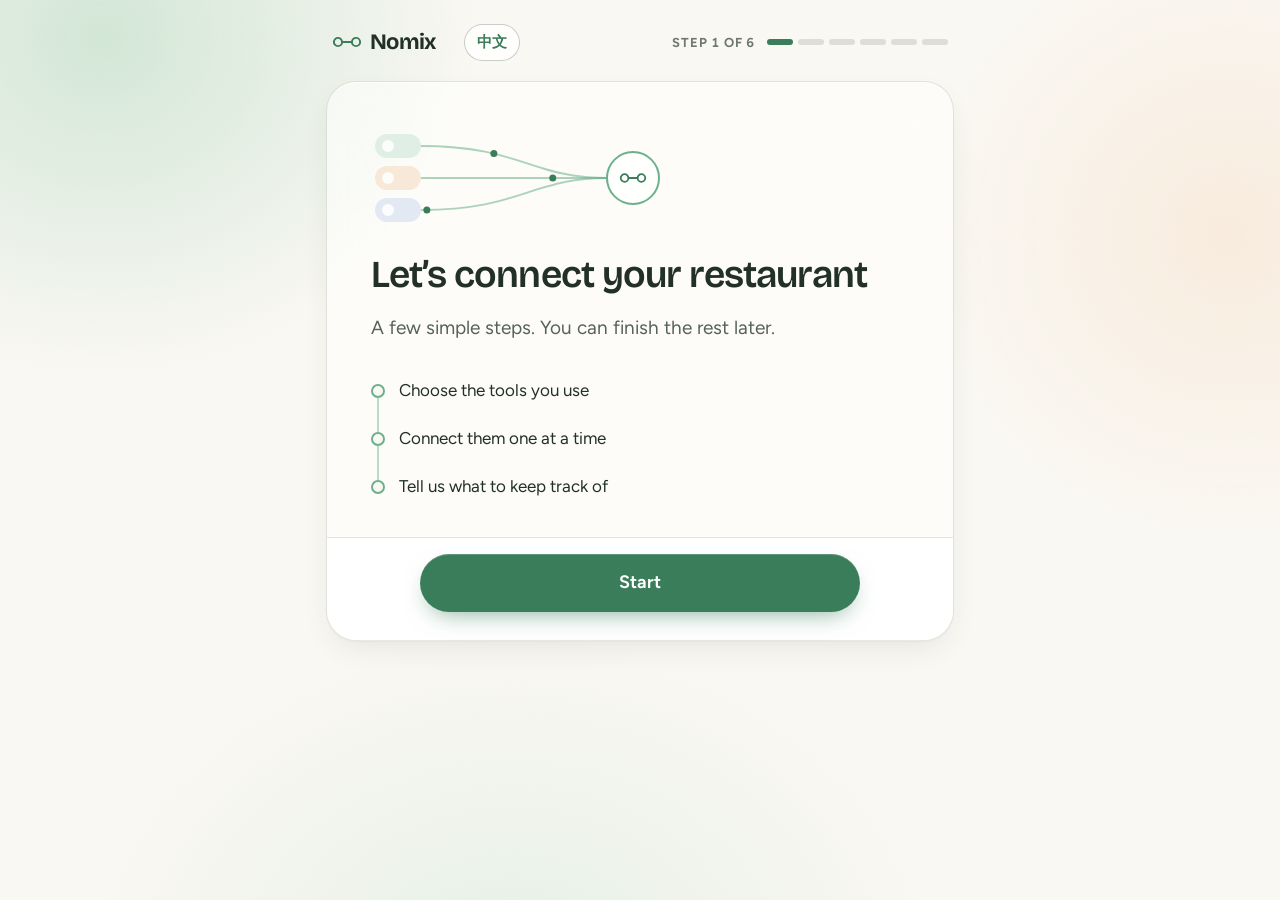
==== index.html @ f24ca578 "Publish Nomix prototype (English and Chinese) Co-Authored-By: Claude Opus 5.5 <noreply@anthropic.com" ====
<!doctype html>
<html lang="en">
<head>
<meta charset="utf-8">
<meta name="viewport" content="width=device-width, initial-scale=1, viewport-fit=cover">
<title>Nomix</title>
<meta name="description" content="Connect your restaurant's tools. Nomix keeps the information organized.">
<meta name="theme-color" content="#FAF8F3">
<link rel="preconnect" href="https://fonts.googleapis.com">
<link rel="preconnect" href="https://fonts.gstatic.com" crossorigin>
<link rel="stylesheet" href="https://fonts.googleapis.com/css2?family=Bricolage+Grotesque:opsz,wght@12..96,500..700&family=Figtree:wght@400..700&display=swap">
<link rel="stylesheet" href="base.css">
<link rel="stylesheet" href="screens.css">
<style>
  :root { padding: env(safe-area-inset-top, 0px) 0 env(safe-area-inset-bottom, 0px); color-scheme: light; }
  [hidden] { display: none !important; }
</style>
</head>
<body>
<div class="field" aria-hidden="true"></div>
<div id="app"></div>
<div id="sheet-root"></div>
<div id="toast" class="toast" role="status" aria-live="polite"></div>

<script src="data.js"></script>
<script src="map.js"></script>
<script src="core.js"></script>
<script src="setup.js"></script>
<script src="home.js"></script>
<script src="flow.js"></script>
</body>
</html>
---- base.css ----
/* Nomix: light, calm, frosted. */
/* Layout: one frosted card at a time on a warm white field; home is one column of expanding cards joined by thin straps. */
:root {
  --bg: #FAF8F3;
  --bloom-a: rgba(178, 216, 190, .55);
  --bloom-b: rgba(246, 218, 192, .42);
  --bloom-c: rgba(200, 228, 210, .40);
  --glass: rgba(255, 255, 255, .56);
  --glass-hi: rgba(255, 255, 255, .84);
  --glass-edge: rgba(255, 255, 255, .95);
  --bar: rgba(255, 255, 255, .80);
  --scrim: rgba(236, 234, 226, .55);
  --line: rgba(110, 122, 112, .20);
  --line-2: rgba(96, 108, 98, .34);
  --ink: #233029;
  --ink-2: #56625A;
  --ink-3: #6E7871;
  --green: #6CB08B;
  --green-ink: #3A7D5A;
  --green-ink-hover: #326F4F;
  --green-wash: rgba(108, 176, 139, .14);
  --green-ring: rgba(108, 176, 139, .40);
  --amber: #D69A4E;
  --amber-ink: #8A5A1C;
  --amber-wash: rgba(214, 154, 78, .15);
  --idle: #B6BDB8;
  --on-accent: #FFFFFF;
  --muted-fill: #DCE3DE;
  --muted-ink: #5E6962;
  --g-pos-bg: #E0EFE5;    --g-pos-ink: #35734F;
  --g-orders-bg: #F7E8D7; --g-orders-ink: #8E5A22;
  --g-team-bg: #E3E9F2;   --g-team-ink: #455B7D;
  --g-place-bg: #EBE5F2;  --g-place-ink: #624F86;
  --g-custom-bg: #ECEEE9; --g-custom-ink: #4F5B53;
  --shadow: 0 1px 1px rgba(35, 48, 41, .03), 0 12px 32px -10px rgba(35, 48, 41, .12);
  --shadow-lift: 0 2px 4px rgba(35, 48, 41, .04), 0 22px 48px -14px rgba(35, 48, 41, .20);
  --r-xl: 30px; --r-lg: 22px; --r-md: 18px; --r-sm: 12px;
  --f-display: "Bricolage Grotesque", "Figtree", system-ui, "PingFang SC", "Microsoft YaHei", sans-serif;
  --f-body: "Figtree", system-ui, -apple-system, "Segoe UI", "PingFang SC", "Hiragino Sans GB", "Microsoft YaHei", "Noto Sans SC", sans-serif;
  --t-hero: clamp(2.125rem, 1.5rem + 2.4vw, 2.875rem);
  --t-h1: clamp(1.875rem, 1.4rem + 1.7vw, 2.375rem);
  --t-h2: 1.375rem;
  --t-lead: 1.1875rem;
  --t-body: 1.125rem;
  --t-small: .9375rem;
  --t-tiny: .8125rem;
  color-scheme: light;
}

*, *::before, *::after { box-sizing: border-box; }
html { -webkit-text-size-adjust: 100%; }
body {
  margin: 0;
  background: var(--bg);
  color: var(--ink);
  font: 400 var(--t-body)/1.5 var(--f-body);
  -webkit-font-smoothing: antialiased;
}
body.locked { overflow: hidden; }
button, input, textarea { font: inherit; color: inherit; }
button { -webkit-tap-highlight-color: transparent; }

.field {
  position: fixed; inset: 0; z-index: 0; pointer-events: none;
  background:
    radial-gradient(42vmax 38vmax at 8% 4%, var(--bloom-a), transparent 70%),
    radial-gradient(34vmax 34vmax at 96% 26%, var(--bloom-b), transparent 70%),
    radial-gradient(46vmax 36vmax at 40% 108%, var(--bloom-c), transparent 72%);
}
#app { position: relative; z-index: 1; }

.vh {
  position: absolute !important; width: 1px; height: 1px; margin: -1px; padding: 0;
  overflow: hidden; clip: rect(0 0 0 0); white-space: nowrap; border: 0;
}

/* Frosted surface */
.glass {
  background: var(--glass);
  -webkit-backdrop-filter: blur(24px) saturate(150%);
  backdrop-filter: blur(24px) saturate(150%);
  border: 1px solid var(--line);
  box-shadow: var(--shadow), inset 0 1px 0 var(--glass-edge);
}
@supports not ((backdrop-filter: blur(1px)) or (-webkit-backdrop-filter: blur(1px))) {
  .glass { background: var(--glass-hi); }
}

/* Brand */
.brand { display: inline-flex; align-items: center; gap: 8px; color: var(--green-ink); }
.brand svg { width: 30px; height: 18px; }
.brand .word { font: 700 1.375rem/1 var(--f-display); letter-spacing: -.03em; color: var(--ink); }

/* Type */
.title {
  margin: 0;
  font: 600 var(--t-h1)/1.12 var(--f-display);
  letter-spacing: -.025em;
  text-wrap: balance;
  outline: none;
}
.lead { margin: 0; font-size: var(--t-lead); color: var(--ink-2); max-width: 46ch; text-wrap: pretty; }
.head { display: grid; gap: 10px; }
.head.center { justify-items: center; text-align: center; }
.lbl { font-size: var(--t-small); font-weight: 600; color: var(--ink-2); }
.opt { font-weight: 500; color: var(--ink-3); margin-left: 4px; }
.meta { margin: 0; font-size: var(--t-small); color: var(--ink-2); }

/* Buttons */
.btn-main {
  appearance: none; border: 0; cursor: pointer;
  display: inline-flex; align-items: center; justify-content: center; gap: 10px;
  width: 100%; min-height: 58px; padding: 0 28px; border-radius: 999px;
  background: var(--green-ink); color: var(--on-accent);
  font-weight: 650; font-size: 1.125rem; letter-spacing: .005em;
  box-shadow: 0 10px 24px -10px rgba(58, 125, 90, .65), inset 0 1px 0 rgba(255, 255, 255, .18);
  transition: background .2s, transform .12s, box-shadow .2s;
}
.btn-main:hover { background: var(--green-ink-hover); }
.btn-main:active { transform: scale(.985); }
.btn-main:disabled {
  cursor: default; background: var(--muted-fill); color: var(--muted-ink);
  box-shadow: none; transform: none;
}
.spin {
  width: 18px; height: 18px; border-radius: 50%;
  border: 2.5px solid currentColor; border-right-color: transparent;
  animation: rot .8s linear infinite;
}
@keyframes rot { to { transform: rotate(360deg); } }

.btn-soft {
  appearance: none; cursor: pointer;
  display: inline-flex; align-items: center; justify-content: center; gap: 8px;
  min-height: 48px; padding: 0 20px; border-radius: 999px;
  border: 1.5px solid var(--green); background: var(--glass-hi); color: var(--green-ink);
  font-weight: 650; font-size: 1rem; white-space: nowrap;
  transition: background .2s, border-color .2s, color .2s;
}
.btn-soft:hover { background: var(--green-wash); }
.btn-soft:disabled { cursor: default; border-color: var(--line-2); color: var(--ink-3); background: transparent; }
.btn-soft svg { width: 18px; height: 18px; }

.btn-quiet {
  appearance: none; cursor: pointer; border: 0; background: transparent;
  min-height: 48px; padding: 0 18px; border-radius: 999px;
  color: var(--ink-2); font-weight: 600; font-size: 1rem;
}
.btn-quiet:hover { background: var(--green-wash); color: var(--ink); }

.link-quiet {
  appearance: none; cursor: pointer; border: 0; background: none;
  justify-self: start; min-height: 44px; padding: 10px 2px;
  color: var(--ink-2); font-size: var(--t-small); font-weight: 600;
  text-decoration: underline; text-decoration-color: var(--line-2); text-underline-offset: 4px;
}
.link-quiet:hover { color: var(--green-ink); text-decoration-color: currentColor; }

.x {
  flex: none; appearance: none; cursor: pointer;
  width: 44px; height: 44px; border-radius: 50%; border: 0;
  background: transparent; color: var(--ink-3);
  display: grid; place-items: center;
}
.x:hover { background: var(--green-wash); color: var(--ink); }
.x svg { width: 18px; height: 18px; }

:focus-visible { outline: 3px solid var(--green-ring); outline-offset: 3px; }

/* Inputs */
.text-input {
  width: 100%; min-height: 52px; padding: 0 18px; border-radius: 14px;
  border: 1.5px solid var(--line-2); background: var(--glass-hi);
  font-size: 1.0625rem; color: var(--ink); outline: none;
  transition: border-color .2s, box-shadow .2s;
}
.text-input::placeholder, .bigtext::placeholder, .search input::placeholder, .note textarea::placeholder { color: var(--ink-3); }
.text-input:focus, .bigtext:focus, .search input:focus, .note textarea:focus {
  border-color: var(--green); box-shadow: 0 0 0 4px var(--green-wash);
}

.chips { display: flex; flex-wrap: wrap; gap: 8px; }
.chip {
  appearance: none; cursor: pointer;
  display: inline-flex; align-items: center; gap: 6px;
  min-height: 44px; padding: 0 16px; border-radius: 999px;
  border: 1.5px solid var(--line-2); background: var(--glass-hi); color: var(--ink);
  font-weight: 600; font-size: 1rem; text-align: left;
  transition: border-color .2s, background .2s, color .2s;
}
.chip:hover { border-color: var(--green); }
.chip[aria-pressed="true"] { border-color: var(--green); background: var(--green-wash); color: var(--green-ink); }
.chip svg { width: 16px; height: 16px; color: var(--green-ink); flex: none; }
.row { display: flex; flex-wrap: wrap; align-items: center; gap: 8px; }

/* Setup frame */
.setup {
  position: relative; max-width: 660px; margin: 0 auto;
  padding-inline: 16px; padding-block: 20px 48px;
  display: flex; flex-direction: column; gap: 16px;
}
.setup.is-wide { max-width: 980px; }
.topbar { display: flex; align-items: center; justify-content: space-between; gap: 16px; padding: 4px 6px; }
.progress { display: flex; align-items: center; gap: 12px; }
.step-label {
  font-size: var(--t-tiny); font-weight: 700; color: var(--ink-3);
  letter-spacing: .06em; text-transform: uppercase; font-variant-numeric: tabular-nums;
}
.straps { display: flex; gap: 5px; }
.straps span { width: 26px; height: 6px; border-radius: 99px; background: var(--line); transition: background .4s; }
.straps .done { background: var(--green); }
.straps .now { background: var(--green-ink); }

.setup-card {
  --pad: clamp(24px, 3.5vw, 44px);
  border-radius: var(--r-xl);
  padding: var(--pad) var(--pad) 0;
  display: flex; flex-direction: column; gap: 26px;
}
.back {
  align-self: flex-start; appearance: none; border: 0; background: none; cursor: pointer;
  display: inline-flex; align-items: center; gap: 6px;
  min-height: 40px; padding: 8px 12px 8px 6px; margin: -10px 0 -14px -8px; border-radius: 999px;
  color: var(--ink-2); font-weight: 600; font-size: var(--t-small);
}
.back:hover { background: var(--green-wash); color: var(--ink); }
.back svg { width: 18px; height: 18px; }

/* The one main button lives here, pinned to the bottom of the card while the page scrolls. */
.actions {
  position: sticky; bottom: 0; z-index: 5;
  display: flex; flex-direction: column; align-items: center; gap: 4px;
  margin: auto calc(-1 * var(--pad)) 0;
  padding: 16px var(--pad) calc(var(--pad) * .65 + env(safe-area-inset-bottom, 0px));
  background: var(--bar);
  -webkit-backdrop-filter: blur(18px); backdrop-filter: blur(18px);
  border-top: 1px solid var(--line);
  border-radius: 0 0 var(--r-xl) var(--r-xl);
}
.actions .btn-main { max-width: 440px; }

/* Toast */
.toast {
  position: fixed; left: 50%; bottom: calc(24px + env(safe-area-inset-bottom, 0px)); z-index: 80;
  translate: -50% 12px;
  display: flex; align-items: center; gap: 10px;
  max-width: calc(100% - 32px); padding: 12px 18px; border-radius: 999px;
  background: var(--glass-hi); border: 1px solid var(--line); box-shadow: var(--shadow-lift);
  -webkit-backdrop-filter: blur(16px); backdrop-filter: blur(16px);
  font-weight: 600; font-size: 1rem;
  opacity: 0; pointer-events: none; transition: opacity .25s, translate .25s;
}
.toast.show { opacity: 1; translate: -50% 0; }
.toast svg { width: 18px; height: 18px; color: var(--green-ink); flex: none; }

@keyframes arrive { from { opacity: 0; transform: translateY(6px); } }

@media (max-width: 640px) {
  .setup {
    padding-block: 10px 0; gap: 10px;
    min-height: calc(100dvh - env(safe-area-inset-top, 0px) - env(safe-area-inset-bottom, 0px));
  }
  .setup-card { --pad: 20px; flex: 1; gap: 22px; border-radius: 26px 26px 0 0; border-bottom: 0; }
  .actions { border-radius: 0; padding-bottom: calc(14px + env(safe-area-inset-bottom, 0px)); }
  .actions .btn-main { max-width: none; }
  .straps span { width: 18px; }
  .toast { bottom: calc(100px + env(safe-area-inset-bottom, 0px)); }
}

@media (prefers-reduced-motion: reduce) {
  *, *::before, *::after {
    animation-duration: .01ms !important; animation-iteration-count: 1 !important;
    transition-duration: .01ms !important; scroll-behavior: auto !important;
  }
}
---- screens.css ----
/* Nomix screens: welcome, tools, connect, keep, ready, home, sheets. */

/* Welcome */
.welcome { display: grid; gap: 18px; }
.hero-knot { width: 100%; max-width: 300px; height: auto; margin-bottom: 6px; }
.hk-line { fill: none; stroke: var(--green); stroke-width: 2; stroke-linecap: round; opacity: .55; }
.hk-a { fill: var(--g-pos-bg); } .hk-b { fill: var(--g-orders-bg); } .hk-c { fill: var(--g-team-bg); }
.hk-pin { fill: var(--glass-hi); }
.hk-hub { fill: var(--glass-hi); stroke: var(--green); stroke-width: 2; }
.hk-knot { fill: none; stroke: var(--green-ink); stroke-width: 2.6; stroke-linecap: round; }
.hk-dot { fill: var(--green-ink); }
.how { list-style: none; margin: 6px 0 0; padding: 0; display: grid; }
.how li { position: relative; display: flex; align-items: center; gap: 14px; min-height: 48px; font-size: 1.0625rem; }
.how .node {
  position: relative; z-index: 1; flex: none; width: 14px; height: 14px; border-radius: 50%;
  border: 2.5px solid var(--green); background: var(--bg);
}
.how li:not(:last-child)::after {
  content: ""; position: absolute; left: 6px; top: calc(50% + 7px); height: 34px; width: 2px;
  background: var(--green); opacity: .45;
}

/* Tools */
.search { position: relative; display: block; }
.search svg {
  position: absolute; left: 18px; top: 50%; translate: 0 -50%;
  width: 20px; height: 20px; color: var(--ink-3); pointer-events: none;
}
.search input {
  width: 100%; min-height: 56px; padding: 0 20px 0 50px; border-radius: 999px;
  border: 1.5px solid var(--line-2); background: var(--glass-hi);
  font-size: 1.0625rem; color: var(--ink); outline: none;
  transition: border-color .2s, box-shadow .2s;
}
.groups { display: grid; gap: 28px; }
.grid { display: grid; grid-template-columns: repeat(auto-fill, minmax(196px, 1fr)); gap: 10px; }

.tool {
  position: relative; appearance: none; cursor: pointer;
  display: flex; align-items: center; gap: 12px;
  min-height: 78px; padding: 14px 40px 14px 14px; text-align: left;
  border-radius: var(--r-md); background: var(--glass-hi); border: 1.5px solid var(--line); color: var(--ink);
  transition: border-color .2s, background .2s, box-shadow .2s, transform .15s;
}
.tool:hover:not(:disabled) { border-color: var(--line-2); transform: translateY(-1px); box-shadow: var(--shadow); }
.tool[aria-pressed="true"] {
  border-color: var(--green);
  background: linear-gradient(var(--green-wash), var(--green-wash)), var(--glass-hi);
  box-shadow: 0 0 0 3px var(--green-wash);
}
.tool:disabled { cursor: default; }
.tool-text { display: grid; gap: 2px; min-width: 0; }
.tool .name { font-weight: 650; font-size: 1.0625rem; line-height: 1.25; overflow-wrap: anywhere; }
.tool .what { font-size: var(--t-small); color: var(--ink-2); line-height: 1.3; }
.tool .tick {
  position: absolute; top: 12px; right: 12px; width: 22px; height: 22px; border-radius: 50%;
  display: grid; place-items: center; background: var(--green-ink); color: var(--on-accent);
  opacity: 0; transform: scale(.5);
  transition: opacity .2s, transform .25s cubic-bezier(.3, 1.6, .5, 1);
}
.tool .tick svg { width: 13px; height: 13px; }
.tool[aria-pressed="true"] .tick { opacity: 1; transform: none; }
.tool.add { border-style: dashed; background: transparent; }
.tool.add .name { color: var(--green-ink); }

.mono {
  flex: none; width: 44px; height: 44px; border-radius: 14px;
  display: grid; place-items: center; font: 700 1.125rem/1 var(--f-display);
}
.mono svg { width: 20px; height: 20px; }
.g-pos { background: var(--g-pos-bg); color: var(--g-pos-ink); }
.g-orders { background: var(--g-orders-bg); color: var(--g-orders-ink); }
.g-team { background: var(--g-team-bg); color: var(--g-team-ink); }
.g-place { background: var(--g-place-bg); color: var(--g-place-ink); }
.g-custom { background: var(--g-custom-bg); color: var(--g-custom-ink); }
.g-add { background: var(--green-wash); color: var(--green-ink); }

.addform, .addpanel {
  display: grid; gap: 12px; padding: 18px; border-radius: var(--r-md);
  background: var(--glass-hi); border: 1.5px solid var(--green); box-shadow: 0 0 0 4px var(--green-wash);
  animation: arrive .3s ease both;
}
.addform { grid-column: 1 / -1; }
.nomatch {
  display: grid; gap: 12px; justify-items: start; padding: 20px;
  border-radius: var(--r-md); border: 1.5px dashed var(--line-2);
}
.nomatch p { margin: 0; color: var(--ink-2); }

/* Connect one tool at a time */
.queue { list-style: none; margin: 0; padding: 0; display: flex; flex-wrap: wrap; gap: 6px; }
.queue li {
  display: inline-flex; align-items: center; gap: 6px; padding: 3px 10px 3px 3px; border-radius: 999px;
  font-size: var(--t-tiny); font-weight: 600; color: var(--ink-3);
  background: rgba(255, 255, 255, .5); border: 1px solid var(--line);
}
.queue .mono { width: 22px; height: 22px; border-radius: 50%; font-size: .6875rem; }
.queue svg { width: 14px; height: 14px; }
.queue .q-now { color: var(--ink); border-color: var(--green); background: var(--glass-hi); }
.queue .q-ok { color: var(--green-ink); }
.queue .q-help { color: var(--amber-ink); border-color: var(--amber); border-style: dashed; }
.queue .q-later { border-style: dashed; }

.connect { display: grid; gap: 24px; }
.link-viz { display: flex; align-items: center; width: 100%; max-width: 340px; }
.lv-node {
  flex: none; width: 76px; height: 76px; border-radius: 24px; display: grid; place-items: center;
  background: var(--glass-hi); border: 1px solid var(--line); box-shadow: var(--shadow);
}
.lv-node .mono { width: 52px; height: 52px; border-radius: 16px; font-size: 1.5rem; }
.lv-nomix { border-radius: 50%; color: var(--green-ink); transition: box-shadow .4s; }
.lv-nomix svg { width: 38px; height: 24px; }
.lv-wire {
  position: relative; flex: 1; height: 4px; border-radius: 4px;
  background: repeating-linear-gradient(90deg, var(--line-2) 0 8px, transparent 8px 15px);
}
.is-waiting .lv-wire {
  background: repeating-linear-gradient(90deg, var(--green) 0 8px, transparent 8px 15px);
  animation: march .7s linear infinite;
}
@keyframes march { to { background-position: 15px 0; } }
.is-live .lv-wire { background: var(--green); }
.is-live .lv-wire span {
  position: absolute; top: -4px; left: 0; width: 12px; height: 12px; border-radius: 50%;
  background: var(--on-accent); border: 3px solid var(--green-ink);
  animation: travel 1.8s ease-in-out infinite;
}
@keyframes travel { 0% { left: 0; opacity: 0; } 20%, 80% { opacity: 1; } 100% { left: calc(100% - 12px); opacity: 0; } }
.is-live .lv-nomix { box-shadow: 0 0 0 8px var(--green-wash), var(--shadow); }
.is-help .lv-wire { background: repeating-linear-gradient(90deg, var(--amber) 0 8px, transparent 8px 15px); }

.locs { display: grid; gap: 10px; }
.loc {
  display: flex; align-items: center; gap: 14px; min-height: 64px; padding: 14px 18px;
  border-radius: var(--r-md); background: var(--glass-hi); border: 1.5px solid var(--line); cursor: pointer;
  transition: border-color .2s, background .2s;
}
.loc:has(input:checked) { border-color: var(--green); background: linear-gradient(var(--green-wash), var(--green-wash)), var(--glass-hi); }
.loc input { flex: none; width: 24px; height: 24px; margin: 0; accent-color: var(--green-ink); }
.loc .name { font-weight: 650; }
.loc .what { color: var(--ink-2); }
.note { display: grid; gap: 8px; }
.note textarea {
  width: 100%; min-height: 96px; padding: 14px 16px; border-radius: 16px;
  border: 1.5px solid var(--line-2); background: var(--glass-hi); font-size: 1.0625rem;
  resize: vertical; outline: none; transition: border-color .2s, box-shadow .2s;
}

/* What to keep track of */
.bigtext {
  width: 100%; min-height: 160px; padding: 20px 22px; border-radius: var(--r-lg);
  border: 1.5px solid var(--line-2); background: var(--glass-hi);
  font-size: 1.375rem; line-height: 1.45; font-weight: 500; color: var(--ink);
  resize: vertical; outline: none; transition: border-color .2s, box-shadow .2s;
}
.examples { display: grid; gap: 10px; }


.adder {
  appearance: none; cursor: pointer;
  display: flex; align-items: center; justify-content: center; gap: 8px;
  width: 100%; min-height: 56px; padding: 0 18px; border-radius: var(--r-md);
  border: 1.5px dashed var(--line-2); background: transparent; color: var(--green-ink);
  font-weight: 650; font-size: 1.0625rem; transition: border-color .2s, background .2s;
}
.adder:hover { border-color: var(--green); background: var(--green-wash); }
.adder svg { width: 18px; height: 18px; }
.adder.sm { width: auto; min-height: 44px; justify-content: flex-start; justify-self: start; padding: 0 16px; border-radius: 999px; font-size: 1rem; }
.inline-add { display: flex; align-items: center; gap: 8px; }
.inline-add .text-input { flex: 1; min-width: 0; }

/* Ready: the lines between your tools and Nomix */
.flowviz {
  position: relative; display: grid; grid-template-columns: minmax(0, 1fr) auto minmax(0, 1fr);
  align-items: center; column-gap: clamp(48px, 9vw, 120px); row-gap: 56px; padding: 12px 0;
}
.wires { position: absolute; inset: 0; width: 100%; height: 100%; overflow: visible; pointer-events: none; z-index: 0; }
.wires .w { fill: none; stroke: var(--green); stroke-width: 2; stroke-linecap: round; opacity: .85; }
.wires .w.later { stroke: var(--idle); stroke-dasharray: 4 7; opacity: 1; }
.wires .w.help { stroke: var(--amber); stroke-dasharray: 4 7; opacity: 1; }
.wires .pulse { fill: var(--green-ink); }
.fv-col { position: relative; z-index: 1; display: flex; flex-direction: column; gap: 10px; min-width: 0; }
.fv-in { align-items: flex-end; }
.fv-out { align-items: flex-start; }
.pill {
  display: inline-flex; align-items: center; gap: 8px; max-width: 100%;
  padding: 5px 14px 5px 5px; border-radius: 999px;
  background: var(--glass-hi); border: 1.5px solid var(--line); box-shadow: var(--shadow);
  font-weight: 650; font-size: 1rem;
}
.pill .mono { width: 30px; height: 30px; border-radius: 50%; font-size: .875rem; }
.pill .p-name { min-width: 0; overflow: hidden; text-overflow: ellipsis; white-space: nowrap; }
.pill.out { padding: 9px 16px; }
.pill.later { border-style: dashed; border-color: var(--line-2); color: var(--ink-3); box-shadow: none; }
.pill.help { border-style: dashed; border-color: var(--amber); box-shadow: none; }
.fv-hub {
  position: relative; z-index: 1; width: 128px; height: 128px; border-radius: 50%;
  display: grid; place-content: center; justify-items: center; gap: 6px;
  background: var(--glass-hi); border: 1.5px solid var(--green); color: var(--green-ink);
  box-shadow: 0 0 0 12px var(--green-wash), var(--shadow-lift);
}
.fv-hub svg { width: 40px; height: 24px; }
.fv-hub span { font: 700 1.25rem/1 var(--f-display); letter-spacing: -.03em; color: var(--ink); }
.flowviz.is-vertical { grid-template-columns: minmax(0, 1fr); justify-items: center; }
.flowviz.is-vertical .fv-col { flex-direction: row; flex-wrap: wrap; justify-content: center; }
.fv-note { margin: 0; text-align: center; font-size: var(--t-small); color: var(--ink-2); }

/* Home */
.home {
  position: relative; max-width: 760px; margin: 0 auto;
  padding-inline: 16px; padding-block: 20px 64px;
  display: flex; flex-direction: column;
}
.home-top {
  display: grid; grid-template-columns: minmax(0, 1fr); align-items: end;
  gap: 16px 24px; padding: 8px 4px 32px;
}
.home-top h1 {
  margin: 0; font: 650 var(--t-hero)/1.05 var(--f-display);
  letter-spacing: -.03em; text-wrap: balance; outline: none;
}
.summary { margin: 12px 0 0; display: flex; align-items: flex-start; gap: 10px; font-size: var(--t-lead); color: var(--ink-2); }
.summary .dot { margin-top: .5em; }
.home-main { display: flex; flex-direction: column; }

.sec { display: grid; gap: 12px; }
.sec-h { margin: 0 0 0 6px; font: 600 var(--t-h2)/1.2 var(--f-display); letter-spacing: -.015em; }
.strap-link {
  position: relative; width: 2px; height: 44px; margin: 8px 0 8px 40px; border-radius: 2px;
  background: linear-gradient(var(--green), rgba(108, 176, 139, .25));
}
.strap-link::after {
  content: ""; position: absolute; left: -3px; top: 0; width: 8px; height: 8px; border-radius: 50%;
  background: var(--green-ink); animation: drip 2.4s ease-in infinite;
}
@keyframes drip { 0% { top: -4px; opacity: 0; } 15%, 85% { opacity: 1; } 100% { top: 40px; opacity: 0; } }

.stack { display: grid; gap: 10px; }
.tcard { border-radius: var(--r-lg); overflow: hidden; }
.tc-head {
  appearance: none; cursor: pointer; width: 100%;
  display: flex; align-items: center; gap: 14px; min-height: 84px; padding: 16px 18px;
  text-align: left; border: 0; background: transparent; color: var(--ink);
}
.tc-head:hover { background: rgba(255, 255, 255, .35); }
.tc-head:focus-visible { outline-offset: -3px; }
.tc-text { display: grid; gap: 3px; min-width: 0; flex: 1; }
.tc-name { font-weight: 700; font-size: 1.1875rem; line-height: 1.2; overflow-wrap: anywhere; }
.tc-what { font-size: var(--t-small); color: var(--ink-2); }
.status { display: flex; align-items: flex-start; gap: 8px; font-size: var(--t-small); color: var(--ink-2); font-variant-numeric: tabular-nums; }
.dot { flex: none; width: 9px; height: 9px; border-radius: 50%; background: var(--idle); }
.status .dot { margin-top: .45em; }
.dot.ok { background: var(--green); box-shadow: 0 0 0 4px var(--green-wash); animation: breathe 3s ease-in-out infinite; }
.dot.help { background: var(--amber); box-shadow: 0 0 0 4px var(--amber-wash); }
@keyframes breathe { 50% { box-shadow: 0 0 0 7px rgba(108, 176, 139, .06); } }
.chev { flex: none; width: 22px; height: 22px; color: var(--ink-3); transition: transform .25s; }
[aria-expanded="true"] > .chev { transform: rotate(180deg); }
.tc-body {
  display: grid; gap: 20px; margin: 0 18px; padding: 18px 0 20px;
  border-top: 1px solid var(--line); animation: arrive .3s ease both;
}
.blk { display: grid; gap: 10px; }
.blk h3 { margin: 0; font-size: 1.0625rem; font-weight: 700; }
.blk p { margin: 0; color: var(--ink-2); }
.streams { list-style: none; margin: 0; padding: 0; display: flex; flex-wrap: wrap; gap: 8px; }
.streams li {
  display: inline-flex; align-items: center; gap: 8px; min-height: 40px; padding: 0 14px;
  border-radius: 999px; background: var(--green-wash); color: var(--green-ink); font-weight: 600; font-size: 1rem;
}
.streams li svg { width: 16px; height: 16px; margin-left: -4px; }
.streams.muted li { background: rgba(255, 255, 255, .6); color: var(--ink-2); border: 1px dashed var(--line-2); }
.streams li.req { background: var(--amber-wash); color: var(--amber-ink); border: 0; }
.streams .tagnote { font-size: var(--t-tiny); font-weight: 700; opacity: .85; }
.feed { list-style: none; margin: 0; padding: 0; display: grid; gap: 6px; }
.feed li {
  display: grid; grid-template-columns: minmax(0, 1fr) auto; column-gap: 12px;
  padding: 10px 14px; border-radius: var(--r-sm); background: rgba(255, 255, 255, .62); border: 1px solid var(--line);
}
.f-title { grid-column: 1; font-weight: 650; }
.f-detail { grid-column: 1; font-size: var(--t-small); color: var(--ink-2); overflow-wrap: anywhere; }
.f-time {
  grid-column: 2; grid-row: 1 / span 2; align-self: center;
  font-size: var(--t-tiny); color: var(--ink-3); font-variant-numeric: tabular-nums; white-space: nowrap;
}
.feed li.is-new { animation: land .8s ease both; }
@keyframes land {
  0% { opacity: 0; transform: translateY(-6px); background: var(--green-wash); }
  60% { opacity: 1; transform: none; background: var(--green-wash); }
}
.quote {
  margin: 0; padding: 12px 16px; border-radius: var(--r-sm);
  background: rgba(255, 255, 255, .6); border: 1px solid var(--line); color: var(--ink);
}
.empty-card { padding: 22px; border-radius: var(--r-lg); }

.keepcard { border-radius: var(--r-lg); padding: 18px; display: grid; gap: 16px; }

.own { display: grid; gap: 12px; padding: 16px; border-radius: var(--r-md); background: rgba(255, 255, 255, .6); border: 1px solid var(--line); }
.own p { margin: 0; }
.foot { display: flex; flex-wrap: wrap; align-items: center; justify-content: center; gap: 4px 8px; padding-top: 40px; color: var(--ink-2); font-size: var(--t-small); text-align: center; }

/* Sheets */
.sheet-wrap {
  position: fixed; inset: 0; z-index: 60; display: grid; place-items: center; padding: 16px;
  background: var(--scrim); -webkit-backdrop-filter: blur(8px); backdrop-filter: blur(8px);
  animation: fade .2s ease both;
}
.sheet {
  --pad: clamp(24px, 3.5vw, 40px);
  position: relative; width: min(640px, 100%); max-height: calc(100dvh - 32px);
  overflow: auto; overscroll-behavior: contain;
  border-radius: var(--r-xl); padding: var(--pad) var(--pad) 0;
  display: flex; flex-direction: column; gap: 24px;
  background: var(--glass-hi); animation: rise .3s cubic-bezier(.2, .9, .3, 1) both;
}
.sheet.is-wide { width: min(980px, 100%); }
.sheet-x { position: absolute; top: 14px; right: 14px; z-index: 6; }
@keyframes fade { from { opacity: 0; } }
@keyframes rise { from { opacity: 0; transform: translateY(16px); } }

@media (max-width: 640px) {
  .grid { grid-template-columns: repeat(2, minmax(0, 1fr)); }
  .tool { flex-direction: column; align-items: flex-start; gap: 10px; min-height: 120px; padding: 14px; }
  .tool .tick { top: 10px; right: 10px; }
  .link-viz { max-width: none; }
  .bigtext { font-size: 1.25rem; }
  .home { padding-block: 12px 48px; }
  .home-top { padding-bottom: 24px; }
  .strap-link { margin-left: 34px; }
  .inline-add { flex-wrap: wrap; }
  .inline-add .text-input { flex-basis: 100%; }
  .sheet-wrap { padding: 0; align-items: end; justify-items: stretch; }
  .sheet {
    --pad: 20px; width: 100%;
    max-height: calc(100dvh - env(safe-area-inset-top, 0px) - 16px);
    border-radius: 26px 26px 0 0;
  }
  .sheet .actions { border-radius: 0; }
}

/* Tools already connected stay visible in the picker but read as done, not as a fresh choice. */
.tool:disabled[aria-pressed="true"] { background: rgba(255, 255, 255, .4); border-color: var(--line); box-shadow: none; }
.tool:disabled .tick { background: var(--green); }
.sheet .title { padding-right: 44px; }

/* Stores: one client, many stores */
.storebar { grid-column: 1 / -1; display: flex; flex-wrap: wrap; gap: 8px; margin-top: 4px; }
.storebar .chip { min-height: 40px; }

/* Questions and the details that answer them */
.ask { display: grid; gap: 14px; }
.bigtext.sm { min-height: 0; font-size: 1.125rem; padding: 14px 18px; border-radius: var(--r-md); }

/* A detail in the dictionary, with the value that just arrived and where it came from */
@keyframes fresh { 0%, 40% { background: var(--green-wash); } }

.q-t { font-weight: 600; }
.q-k { grid-column: 1; font-size: var(--t-small); color: var(--ink-2); }

/* Every store, one data home */
.fv-stores { grid-template-columns: minmax(0, 1fr) minmax(0, 1fr) auto; column-gap: clamp(36px, 7vw, 88px); }
.fv-mid { align-items: center; }
.pill.store {
  appearance: none; cursor: pointer; color: var(--ink); padding: 9px 16px;
  transition: border-color .2s, background .2s, opacity .2s;
}
.pill.store:hover { border-color: var(--green); }
.pill.store[aria-pressed="true"] { border-color: var(--green); background: linear-gradient(var(--green-wash), var(--green-wash)), var(--glass-hi); color: var(--green-ink); }
.pill.dim { opacity: .45; }
.wires .w.dim { stroke: var(--line-2); opacity: .6; }
.fv-stores .fv-hub { width: 120px; height: 120px; }

@media (max-width: 640px) {
}

/* The question box: the question and the tags it will track live in one place */
.qbox {
  display: grid; border-radius: var(--r-lg); background: var(--glass-hi);
  border: 1.5px solid var(--line-2); transition: border-color .2s, box-shadow .2s;
}
.qbox:focus-within { border-color: var(--green); box-shadow: 0 0 0 4px var(--green-wash); }
.qbox-input {
  width: 100%; min-height: 84px; padding: 18px 20px; border: 0; background: transparent; resize: vertical;
  font-size: 1.3125rem; line-height: 1.4; font-weight: 500; color: var(--ink); outline: none;
}
.qbox-input::placeholder { color: var(--ink-3); }
.qbox-tags { display: grid; gap: 8px; margin: 0 14px; padding: 12px 6px 16px; border-top: 1px dashed var(--line-2); animation: arrive .25s ease both; }
.qbox-tags:empty { display: none; }
.qtags { list-style: none; margin: 0; padding: 0; display: grid; gap: 8px; }
.qtags li { display: grid; gap: 2px; padding: 10px 14px; border-radius: var(--r-sm); background: var(--green-wash); }
.qtag-name { font-weight: 700; color: var(--green-ink); }
.qtag-fields { font-size: var(--t-small); color: var(--ink-2); }
.qbox-none { margin: 0; color: var(--ink-2); }
.qwrap { display: grid; gap: 6px; }
.qrows { list-style: none; margin: 0; padding: 0; display: grid; }
.qrows li {
  display: grid; grid-template-columns: minmax(0, 1fr) auto; align-items: center; column-gap: 8px;
  padding: 8px 0; border-bottom: 1px solid var(--line);
}
.qrows li:last-child { border-bottom: 0; }
.qrows .x { grid-column: 2; grid-row: 1 / span 2; }

/* Data dictionary: tags, each a set of details */
.tb-asks { margin: 0; display: flex; flex-wrap: wrap; align-items: baseline; gap: 4px 10px; font-size: var(--t-small); }
.tb-asks span:not(.lbl) { padding: 2px 10px; border-radius: 999px; background: var(--green-wash); color: var(--green-ink); font-weight: 600; }

/* Connected: change or remove a tool */
.tc-actions { display: flex; flex-wrap: wrap; align-items: center; gap: 6px; padding-top: 4px; border-top: 1px solid var(--line); }
.tc-actions .danger { margin-left: auto; }
.btn-quiet.sm { min-height: 40px; padding: 0 14px; font-size: var(--t-small); }
.danger { color: var(--amber-ink); }
.btn-soft.danger { border-color: var(--amber); color: var(--amber-ink); }
.btn-soft.danger:hover { background: var(--amber-wash); }
.confirm { display: grid; gap: 10px; padding: 14px 16px; border-radius: var(--r-md); background: var(--amber-wash); }
.confirm p { margin: 0; }

/* Overview and history */
.ov-foot { display: flex; flex-wrap: wrap; align-items: center; justify-content: space-between; gap: 4px 16px; }
.history { list-style: none; margin: 0; padding: 0; display: grid; }
.history li {
  display: grid; grid-template-columns: minmax(0, 1fr) auto; align-items: center; column-gap: 10px;
  padding: 8px 10px; margin: 0 -10px; border-radius: var(--r-sm); border-bottom: 1px solid var(--line);
}
.history li:last-child { border-bottom: 0; }
.history li.is-here { background: var(--green-wash); }
.h-when { font-size: var(--t-tiny); font-weight: 700; color: var(--ink-3); font-variant-numeric: tabular-nums; }
.h-what { grid-column: 1; font-weight: 600; }
.history .btn-quiet, .h-tag { grid-column: 2; grid-row: 1 / span 2; }
.h-tag { font-size: var(--t-small); font-weight: 700; color: var(--green-ink); padding: 0 12px; }

/* Looking at a past version: everything is read-only */
.viewbar {
  position: sticky; top: env(safe-area-inset-top, 0px); z-index: 20;
  display: grid; gap: 10px; margin-bottom: 8px; padding: 14px 18px; border-radius: var(--r-md);
  background: var(--bar); -webkit-backdrop-filter: blur(18px); backdrop-filter: blur(18px);
  border: 1.5px solid var(--amber); box-shadow: var(--shadow);
}
.vb-text { display: grid; gap: 2px; }
.vb-text span, .vb-confirm { font-size: var(--t-small); color: var(--ink-2); }
.vb-confirm { margin: 0; }
.viewing .edit-only { display: none !important; }

/* Tag picker on the setup screen */
.tagpick { display: grid; gap: 14px; }
.tp-group { display: grid; gap: 8px; }
.tp-title { font-size: var(--t-tiny); font-weight: 700; color: var(--ink-3); text-transform: uppercase; letter-spacing: .07em; }
.tagpick .chip { min-height: 40px; padding: 0 14px; font-size: .9375rem; }

/* Setup: the data dictionary as a mapping table */
.dc-about { margin: 2px 0 0; font-size: var(--t-small); color: var(--ink-2); }
.maptable-wrap { overflow-x: auto; margin: 0 -6px; padding: 0 6px; }
.maptable { width: 100%; border-collapse: collapse; font-size: var(--t-small); font-variant-numeric: tabular-nums; }
.maptable th, .maptable td { padding: 10px 12px; text-align: left; vertical-align: top; border-bottom: 1px solid var(--line); }
.maptable thead th { font-size: var(--t-tiny); font-weight: 700; color: var(--ink-3); text-transform: uppercase; letter-spacing: .06em; white-space: nowrap; border-bottom-color: var(--line-2); }
.maptable tbody th { font-weight: 650; color: var(--ink); white-space: nowrap; }
.maptable tbody tr:last-child > * { border-bottom: 0; }
.maptable code { font: 500 .8125rem/1.4 ui-monospace, "SF Mono", Menlo, Consolas, monospace; color: var(--green-ink); background: var(--green-wash); padding: 2px 6px; border-radius: 6px; overflow-wrap: anywhere; }
.maptable .m-type { color: var(--ink-2); white-space: nowrap; }
.maptable .m-calc { color: var(--ink-2); }
.maptable .m-with { color: var(--ink-3); font-style: italic; }
.maptable .is-custom th { color: var(--ink-2); }
.maptable .x { width: 36px; height: 36px; margin: -8px 0; }
.fvc { min-width: 150px; }
.fvc-v { display: block; font-weight: 600; color: var(--ink); }
.fvc-s { display: block; font-size: var(--t-tiny); color: var(--ink-3); }
.fvc.fresh { animation: fresh 1.2s ease; }

/* Home: the data dictionary, clean */
.hint { margin: 0; font-size: var(--t-small); color: var(--ink-3); }
.dg-fields { list-style: none; margin: 0; padding: 0; display: grid; }
.dg-row { border-bottom: 1px solid var(--line); }
.dg-row:last-child { border-bottom: 0; }
.dg-field {
  appearance: none; width: 100%; display: flex; align-items: center; gap: 12px; min-height: 46px; padding: 6px 8px;
  margin: 0 -8px; width: calc(100% + 16px); border: 0; border-radius: var(--r-sm); background: transparent; color: var(--ink);
  text-align: left; cursor: pointer; font-size: 1.0625rem;
}
button.dg-field:hover { background: rgba(255, 255, 255, .6); }
.dg-row.is-custom .dg-field { cursor: default; }
.dg-n { flex: 1; min-width: 0; font-weight: 550; }
.dg-t { font-size: var(--t-small); color: var(--ink-3); white-space: nowrap; }
.dg-field .chev { width: 18px; height: 18px; }
.dg-field .x { width: 36px; height: 36px; margin: -6px 0; }
.fh-wrap { padding: 2px 0 12px; animation: arrive .25s ease both; }
.fh-scroll { overflow-x: auto; border-radius: var(--r-sm); background: rgba(255, 255, 255, .65); border: 1px solid var(--line); }
.fh { width: 100%; border-collapse: collapse; font-size: var(--t-small); font-variant-numeric: tabular-nums; }
.fh th, .fh td { padding: 8px 12px; text-align: left; border-bottom: 1px solid var(--line); white-space: nowrap; }
.fh thead th { font-size: var(--t-tiny); font-weight: 700; color: var(--ink-3); text-transform: uppercase; letter-spacing: .06em; }
.fh tbody tr:last-child td { border-bottom: 0; }
.fh .fh-v { font-weight: 600; color: var(--green-ink); white-space: normal; }
.fh-empty { padding: 6px 0; }

/* Let wide tables scroll inside their own box instead of widening the page. */
.sec > *, .keepcard > *, .dict-clean > *, .dg > *, .dg-fields > *, .dcard > * { min-width: 0; }

/* Data dictionary: one line per tag; tap a tag to open its fields */
.dict, .dict-clean { display: grid; gap: 8px; }
.dcard { display: grid; border-radius: var(--r-md); background: var(--glass-hi); border: 1px solid var(--line); }
.dcard.is-open { border-color: var(--line-2); }
.dc-body { display: grid; gap: 10px; padding: 0 18px 10px; animation: arrive .25s ease both; }
.dg { display: grid; gap: 4px; border-radius: var(--r-md); background: rgba(255, 255, 255, .55); border: 1px solid var(--line); padding: 0 14px; }
.dg.is-open { padding-bottom: 8px; border-color: var(--line-2); }
.tg-head { display: flex; align-items: center; gap: 4px; }
.dcard .tg-head { padding: 0 8px 0 4px; }
.tg-h { flex: 1; min-width: 0; margin: 0; font: inherit; }
.tg-toggle {
  appearance: none; cursor: pointer; width: 100%; display: flex; align-items: center; gap: 12px; min-height: 64px;
  padding: 10px 6px; border: 0; background: transparent; color: var(--ink); text-align: left; border-radius: var(--r-sm);
}
.dcard .tg-toggle { padding-left: 14px; }
.tg-toggle:focus-visible { outline-offset: -3px; }
.tg-text { flex: 1; min-width: 0; display: grid; gap: 2px; }
.tg-name { font: 650 1.1875rem/1.25 var(--f-display); letter-spacing: -.01em; }
.tg-sum { font-size: var(--t-small); }
.tg-toggle .chev { width: 20px; height: 20px; }
.dc-body > *, .dg > * { min-width: 0; }
.dict-lbl { margin-top: 8px; padding-top: 14px; border-top: 1px solid var(--line); }

/* Vendor logos */
.mono.logo { background: #FFFFFF; border: 1px solid var(--line); overflow: hidden; padding: 0; }
.mono.logo img { width: 100%; height: 100%; object-fit: cover; display: block; }

/* Tool groups fold until the owner taps one */
.groups { gap: 10px; }
.group { display: grid; border-radius: var(--r-md); border: 1px solid var(--line); background: rgba(255, 255, 255, .55); }
.group.is-open { background: rgba(255, 255, 255, .7); border-color: var(--line-2); padding-bottom: 12px; }
.group.is-open .grid { padding: 0 12px; }
.group-h { margin: 0; font: inherit; }
.group-toggle {
  appearance: none; cursor: pointer; width: 100%; display: flex; align-items: center; gap: 12px; min-height: 72px;
  padding: 12px 16px; border: 0; background: transparent; color: var(--ink); text-align: left; border-radius: var(--r-md);
}
.group-toggle:hover { background: rgba(255, 255, 255, .5); }
.group-toggle:focus-visible { outline-offset: -3px; }
.gt-text { flex: 1; min-width: 0; display: grid; gap: 2px; }
.gt-title { font: 600 1.1875rem/1.25 var(--f-display); letter-spacing: -.01em; }
.gt-hint { font-size: var(--t-small); color: var(--ink-3); }
.gt-peek { display: flex; flex: none; }
.gt-peek img { width: 30px; height: 30px; border-radius: 9px; border: 2px solid #FFFFFF; object-fit: cover; margin-left: -8px; box-shadow: 0 1px 3px rgba(35, 48, 41, .12); background: #FFFFFF; }
.gt-peek img:first-child { margin-left: 0; }
.gt-count { flex: none; font-size: var(--t-small); font-weight: 650; color: var(--green-ink); white-space: nowrap; }
.group-toggle .chev { width: 20px; height: 20px; }

/* English / 中文 */
.lang-link { font-size: var(--t-small); font-weight: 650; color: var(--green-ink); text-decoration: none; padding: 6px 12px; border-radius: 999px; border: 1px solid var(--line-2); background: var(--glass-hi); }
.lang-link:hover { background: var(--green-wash); }
.topbar .lang-link { margin-right: auto; margin-left: 12px; }
.ht-brand { grid-column: 1 / -1; display: flex; align-items: center; justify-content: space-between; gap: 12px; margin-bottom: 14px; }

@media (max-width: 640px) {
  .gt-peek { display: none; }
  .group.is-open .grid { padding: 0 10px; }
}
.step-label { white-space: nowrap; }
@media (max-width: 640px) {
  .topbar { flex-wrap: wrap; row-gap: 10px; }
  .progress { width: 100%; justify-content: space-between; }
}
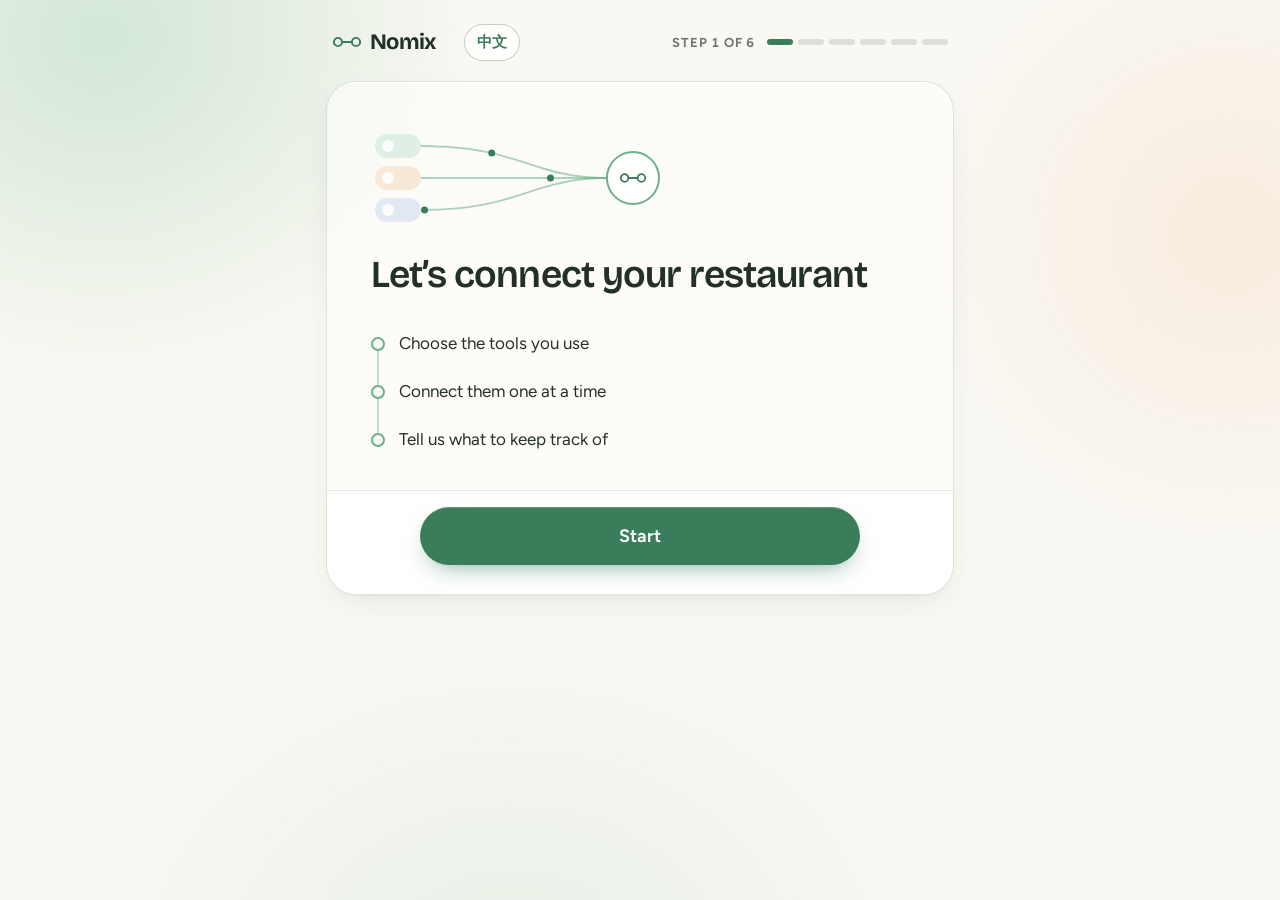
==== commit 799e086f: "Add apps: Need to know, Dashboard and Chat Owners pick the apps they want. Need to know shows only w" ====
--- a/index.html
+++ b/index.html
@@ -11,6 +11,7 @@
 <link rel="stylesheet" href="https://fonts.googleapis.com/css2?family=Bricolage+Grotesque:opsz,wght@12..96,500..700&family=Figtree:wght@400..700&display=swap">
 <link rel="stylesheet" href="base.css">
 <link rel="stylesheet" href="screens.css">
+<link rel="stylesheet" href="apps.css">
 <style>
   :root { padding: env(safe-area-inset-top, 0px) 0 env(safe-area-inset-bottom, 0px); color-scheme: light; }
   [hidden] { display: none !important; }
@@ -27,6 +28,9 @@
 <script src="core.js"></script>
 <script src="setup.js"></script>
 <script src="home.js"></script>
+<script src="sim.js"></script>
+<script src="brain.js"></script>
+<script src="apps.js"></script>
 <script src="flow.js"></script>
 </body>
 </html>
--- a/screens.css
+++ b/screens.css
@@ -50,7 +50,7 @@
 }
 .tool:disabled { cursor: default; }
 .tool-text { display: grid; gap: 2px; min-width: 0; }
-.tool .name { font-weight: 650; font-size: 1.0625rem; line-height: 1.25; overflow-wrap: anywhere; }
+.tool .name { font-weight: 650; font-size: 1.0625rem; line-height: 1.25; overflow-wrap: break-word; }
 .tool .what { font-size: var(--t-small); color: var(--ink-2); line-height: 1.3; }
 .tool .tick {
   position: absolute; top: 12px; right: 12px; width: 22px; height: 22px; border-radius: 50%;
@@ -252,6 +252,7 @@
 .status .dot { margin-top: .45em; }
 .dot.ok { background: var(--green); box-shadow: 0 0 0 4px var(--green-wash); animation: breathe 3s ease-in-out infinite; }
 .dot.help { background: var(--amber); box-shadow: 0 0 0 4px var(--amber-wash); }
+.dot.err { background: var(--amber-ink); box-shadow: 0 0 0 4px var(--amber-wash); }
 @keyframes breathe { 50% { box-shadow: 0 0 0 7px rgba(108, 176, 139, .06); } }
 .chev { flex: none; width: 22px; height: 22px; color: var(--ink-3); transition: transform .25s; }
 [aria-expanded="true"] > .chev { transform: rotate(180deg); }
@@ -358,7 +359,6 @@
 .q-k { grid-column: 1; font-size: var(--t-small); color: var(--ink-2); }
 
 /* Every store, one data home */
-.fv-stores { grid-template-columns: minmax(0, 1fr) minmax(0, 1fr) auto; column-gap: clamp(36px, 7vw, 88px); }
 .fv-mid { align-items: center; }
 .pill.store {
   appearance: none; cursor: pointer; color: var(--ink); padding: 9px 16px;
@@ -368,7 +368,6 @@
 .pill.store[aria-pressed="true"] { border-color: var(--green); background: linear-gradient(var(--green-wash), var(--green-wash)), var(--glass-hi); color: var(--green-ink); }
 .pill.dim { opacity: .45; }
 .wires .w.dim { stroke: var(--line-2); opacity: .6; }
-.fv-stores .fv-hub { width: 120px; height: 120px; }
 
 @media (max-width: 640px) {
 }
@@ -556,3 +555,98 @@
   .topbar { flex-wrap: wrap; row-gap: 10px; }
   .progress { width: 100%; justify-content: space-between; }
 }
+
+/* One diagram for setup and Overview: stores → tools → Nomix → tags */
+.fv-full { grid-template-columns: minmax(0, 1fr) minmax(0, 1.15fr) auto minmax(0, 1.15fr); column-gap: clamp(28px, 5vw, 72px); }
+.fv-full .fv-hub { width: 104px; height: 104px; }
+.fv-full .pill .p-name { white-space: normal; overflow: visible; text-overflow: clip; line-height: 1.25; }
+.fv-full.is-vertical { row-gap: 44px; }
+
+/* Brands: stores grouped under each brand */
+.storebar { display: grid; gap: 8px; }
+.sb-row { display: flex; flex-wrap: wrap; align-items: center; gap: 8px; }
+.storebar .chip.brand { font-weight: 700; }
+.storebar .chip.brand[aria-pressed="false"] { background: transparent; }
+.fv-brand { display: flex; flex-direction: column; align-items: inherit; gap: 8px; }
+.fv-in { gap: 16px; }
+.fv-brand-name {
+  appearance: none; border: 0; background: none; padding: 2px 4px; border-radius: 6px;
+  font: 700 var(--t-tiny)/1.3 var(--f-body); letter-spacing: .06em; text-transform: uppercase; color: var(--ink-3);
+}
+button.fv-brand-name { cursor: pointer; }
+button.fv-brand-name:hover, .fv-brand-name.on { color: var(--green-ink); background: var(--green-wash); }
+.flowviz.is-vertical .fv-brand { align-items: center; }
+.locs .lbl { margin-top: 4px; }
+.pill .p-sub { font-size: var(--t-tiny); font-weight: 600; color: var(--ink-3); white-space: nowrap; }
+.pill.store { flex-direction: column; align-items: flex-start; gap: 0; padding: 7px 14px; }
+.sb-stores { padding: 10px 12px; border-radius: var(--r-md); background: rgba(255, 255, 255, .55); border: 1px solid var(--line); }
+.sb-stores .chip { min-height: 38px; font-size: .9375rem; }
+.locs { grid-template-columns: repeat(auto-fill, minmax(240px, 1fr)); }
+.locs .lbl { grid-column: 1 / -1; }
+.loc { min-height: 54px; padding: 10px 14px; }
+
+/* Overview: tools and tags can be tapped too */
+button.pill { appearance: none; cursor: pointer; font: inherit; color: inherit; text-align: left; transition: border-color .2s, background .2s, opacity .2s; }
+button.pill:hover { border-color: var(--green); }
+button.pill[aria-pressed="true"] { border-color: var(--green); background: linear-gradient(var(--green-wash), var(--green-wash)), var(--glass-hi); box-shadow: 0 0 0 3px var(--green-wash); }
+.focusbar { grid-column: 1 / -1; display: flex; align-items: center; gap: 10px; }
+.focusbar .chip { gap: 8px; border-color: var(--green); background: var(--green-wash); color: var(--green-ink); }
+.focusbar .chip svg { width: 14px; height: 14px; }
+
+/* Live connections: keys, store matching, report addresses */
+.flow-err { margin: 0; padding: 12px 16px; border-radius: var(--r-sm); background: var(--amber-wash); color: var(--amber-ink); font-weight: 600; }
+.keyform { display: grid; gap: 14px; }
+.kf { display: grid; gap: 6px; }
+.kf-hint { color: var(--ink-3); font-size: .9375rem; }
+.match { display: grid; gap: 10px; }
+.mrow { display: flex; align-items: center; gap: 12px 16px; flex-wrap: wrap; padding: 12px 16px; border-radius: var(--r-md); background: var(--glass-hi); border: 1.5px solid var(--line); }
+.mrow .m-text { display: grid; gap: 2px; flex: 1 1 220px; min-width: 0; }
+.mrow .name { font-weight: 650; overflow-wrap: anywhere; }
+.mrow .what { color: var(--ink-2); font-size: .9375rem; overflow-wrap: anywhere; }
+.m-pick { flex: 1 1 220px; min-width: 0; min-height: 48px; padding: 0 12px; border-radius: 12px; border: 1.5px solid var(--line-2); background: var(--glass-hi); font: inherit; color: var(--ink); }
+.m-pick:focus { border-color: var(--green); box-shadow: 0 0 0 4px var(--green-wash); outline: none; }
+.addr { display: flex; align-items: center; gap: 10px 12px; flex-wrap: wrap; padding: 12px 14px; border-radius: var(--r-md); background: var(--glass-hi); border: 1.5px solid var(--line); }
+.addr code { flex: 1 1 220px; min-width: 0; overflow-wrap: anywhere; font-size: 1rem; font-weight: 650; color: var(--ink); font-family: inherit; }
+.addr-more { margin-top: 8px; }
+.addr-more summary { cursor: pointer; color: var(--green-ink); font-weight: 650; min-height: 44px; display: flex; align-items: center; gap: 8px; list-style: none; }
+.addr-more summary::-webkit-details-marker { display: none; }
+.addr-more summary::before { content: '+'; width: 1em; text-align: center; font-size: 1.15em; }
+.addr-more[open] > summary::before { content: '–'; }
+.addr-list { list-style: none; margin: 4px 0 0; padding: 0; display: grid; gap: 10px; }
+.addr-list li { display: grid; gap: 2px; }
+.addr-list span { color: var(--ink-2); font-size: .9375rem; }
+.addr-list code { overflow-wrap: anywhere; font-family: inherit; font-weight: 600; }
+
+/* Several ways into a tool: stores, ways, steps, the request letter, managers */
+.locs-h { display: flex; align-items: center; justify-content: space-between; gap: 10px; }
+.chip.sm { min-height: 32px; padding: 4px 12px; font-size: var(--t-small); }
+.ways { display: grid; gap: 10px; }
+.way {
+  position: relative; appearance: none; cursor: pointer; text-align: left; display: grid; gap: 4px;
+  padding: 16px 44px 16px 18px; border-radius: var(--r-md); background: var(--glass-hi); border: 1.5px solid var(--line); color: var(--ink);
+  transition: border-color .2s, background .2s, box-shadow .2s, transform .15s;
+}
+.way:hover { border-color: var(--line-2); transform: translateY(-1px); box-shadow: var(--shadow); }
+.way[aria-pressed="true"] { border-color: var(--green); background: linear-gradient(var(--green-wash), var(--green-wash)), var(--glass-hi); box-shadow: 0 0 0 3px var(--green-wash); }
+.way-top { display: flex; align-items: center; gap: 8px; flex-wrap: wrap; }
+.way .name { font-weight: 650; font-size: 1.0625rem; }
+.way .what { color: var(--ink-2); font-size: var(--t-small); line-height: 1.4; }
+.way .fresh { color: var(--green-ink); font-size: var(--t-small); font-weight: 650; }
+.way .tick { position: absolute; top: 14px; right: 14px; width: 22px; height: 22px; border-radius: 50%; display: grid; place-items: center;
+  background: var(--green-ink); color: var(--on-accent); opacity: 0; transform: scale(.5); transition: opacity .2s, transform .25s cubic-bezier(.3, 1.6, .5, 1); }
+.way .tick svg { width: 14px; height: 14px; }
+.way[aria-pressed="true"] .tick { opacity: 1; transform: none; }
+.badge { font-size: .75rem; font-weight: 700; letter-spacing: .02em; color: var(--green-ink); background: var(--green-wash); padding: 2px 8px; border-radius: 999px; }
+.steps { margin: 0; padding-left: 1.4em; display: grid; gap: 8px; color: var(--ink); line-height: 1.45; }
+.twocol { display: grid; grid-template-columns: repeat(auto-fit, minmax(220px, 1fr)); gap: 12px 20px; }
+.plain { margin: 6px 0 0; padding-left: 1.2em; display: grid; gap: 4px; color: var(--ink-2); font-size: var(--t-small); line-height: 1.4; }
+.letter { margin: 0; padding: 16px 18px; border-radius: var(--r-md); background: var(--glass-hi); border: 1.5px solid var(--line);
+  font: 500 .9375rem/1.5 var(--f-body); color: var(--ink); white-space: pre-wrap; overflow-wrap: anywhere; max-height: 320px; overflow: auto; }
+.agree { display: flex; gap: 12px; align-items: flex-start; line-height: 1.45; }
+.agree input { flex: none; width: 22px; height: 22px; margin: 1px 0 0; accent-color: var(--green-ink); }
+.waylist { list-style: none; margin: 0 0 10px; padding: 0; display: grid; gap: 10px; }
+.waylist li { display: flex; gap: 12px; align-items: flex-start; }
+.waylist .dot { margin-top: 7px; flex: none; }
+.wl-text { display: grid; gap: 2px; min-width: 0; }
+.wl-way { font-weight: 650; }
+.wl-detail { color: var(--ink-2); font-size: var(--t-small); overflow-wrap: anywhere; }
--- a/apps.css
+++ b/apps.css
@@ -0,0 +1,154 @@
+/* Apps: Need to know, Dashboard, Chat. Calm by default; amber only where someone should act. */
+:root {
+  --c-today: #2E9A62;   /* chart: today (validated with --c-usual for color vision and contrast) */
+  --c-usual: #7A6BC4;   /* chart: a usual day */
+  --c-surface: #FBFAF7;
+}
+
+/* Tabs */
+.apptabs {
+  display: flex; gap: 6px; padding: 6px; margin: 0 0 24px; overflow-x: auto; scrollbar-width: none;
+  border-radius: 999px; background: var(--glass); border: 1px solid var(--glass-edge); box-shadow: var(--shadow);
+  -webkit-backdrop-filter: blur(24px) saturate(150%); backdrop-filter: blur(24px) saturate(150%);
+}
+.apptabs::-webkit-scrollbar { display: none; }
+.apptab {
+  appearance: none; cursor: pointer; flex: none; border: 0; background: transparent;
+  display: inline-flex; align-items: center; gap: 8px; min-height: 44px; padding: 0 16px; border-radius: 999px;
+  color: var(--ink-2); font-weight: 650; font-size: 1rem; white-space: nowrap;
+  transition: background .2s, color .2s;
+}
+.apptab svg { width: 18px; height: 18px; flex: none; }
+.apptab:hover { color: var(--ink); background: var(--green-wash); }
+.apptab[aria-pressed="true"] { background: var(--glass-hi); color: var(--green-ink); box-shadow: 0 1px 2px rgba(35, 48, 41, .08), 0 6px 16px -8px rgba(35, 48, 41, .2); }
+.apptab.add { color: var(--ink-3); }
+
+/* Choosing apps */
+.app-tiles { display: grid; grid-template-columns: repeat(auto-fit, minmax(190px, 1fr)); gap: 12px; margin-bottom: 36px; }
+.app-tile {
+  appearance: none; cursor: pointer; text-align: left; display: grid; gap: 12px; padding: 14px; border-radius: var(--r-lg);
+  border: 1.5px solid var(--glass-edge); color: var(--ink); transition: transform .15s, box-shadow .2s, border-color .2s;
+}
+.app-tile:hover { transform: translateY(-2px); box-shadow: var(--shadow-lift); border-color: var(--green); }
+.at-art { display: block; border-radius: var(--r-md); background: rgba(255, 255, 255, .7); border: 1px solid var(--line); }
+.at-art svg { display: block; width: 100%; height: auto; }
+.at-name { display: inline-flex; align-items: center; gap: 8px; font: 650 1.125rem/1.2 var(--f-display); }
+.at-name svg { width: 20px; height: 20px; color: var(--green-ink); }
+.a-soft { fill: #EEF1EC; } .a-ink { fill: #C9D1CB; } .a-green { fill: var(--green); } .a-amber { fill: var(--amber); }
+
+.app-head { display: flex; align-items: baseline; justify-content: space-between; gap: 12px; flex-wrap: wrap; }
+
+/* Need to know */
+.nk { gap: 10px; }
+.nk h3.lbl { margin: 6px 0 0; }
+.nk-list { list-style: none; margin: 0; padding: 0; display: grid; gap: 8px; }
+.nk-item { border-radius: var(--r-md); background: var(--glass-hi); border: 1px solid var(--line); }
+.nk-row {
+  appearance: none; border: 0; background: none; width: 100%; text-align: left; color: inherit;
+  display: flex; align-items: flex-start; gap: 14px; padding: 14px 16px; border-radius: var(--r-md);
+}
+button.nk-row { cursor: pointer; }
+button.nk-row:hover { background: rgba(255, 255, 255, .6); }
+.nk-row .dot { margin-top: .55em; }
+.nk-row .chev { margin-left: auto; width: 18px; height: 18px; flex: none; color: var(--ink-3); margin-top: 3px; transition: transform .2s; }
+.nk-row[aria-expanded="true"] .chev { transform: rotate(180deg); }
+.nk-text { display: grid; gap: 2px; min-width: 0; }
+.nk-t { font-weight: 650; font-size: 1.125rem; line-height: 1.3; }
+.nk-d { color: var(--ink-2); font-size: var(--t-small); overflow-wrap: anywhere; }
+.nk-ev { list-style: none; margin: 0; padding: 0 16px 14px 39px; display: grid; gap: 2px; color: var(--ink-2); font-size: var(--t-small); font-variant-numeric: tabular-nums; }
+.dot.warn { background: var(--amber); box-shadow: 0 0 0 4px var(--amber-wash); }
+.dot.plan { background: var(--idle); box-shadow: 0 0 0 4px rgba(182, 189, 184, .25); }
+.nk-calm { display: flex; align-items: center; gap: 12px; margin: 0; padding: 16px; border-radius: var(--r-md); background: var(--green-wash); color: var(--green-ink); font-weight: 650; font-size: 1.125rem; }
+.nk-calm svg { width: 22px; height: 22px; flex: none; }
+.nk-miss { display: flex; flex-wrap: wrap; align-items: center; gap: 8px 10px; padding: 12px 14px; border-radius: var(--r-md); border: 1px dashed var(--line-2); }
+.nk-tags { display: flex; flex-wrap: wrap; gap: 6px; }
+.chip.static { cursor: default; min-height: 30px; padding: 0 12px; font-size: var(--t-small); font-weight: 600; color: var(--ink-2); background: transparent; }
+.chip.static:hover { border-color: var(--line-2); }
+.nk-miss .btn-quiet { margin-left: auto; }
+
+/* Dashboard */
+.dash-hero { display: grid; gap: 2px; padding: 18px 20px; border-radius: var(--r-lg); }
+.hero-v { font: 650 clamp(2.75rem, 2rem + 3vw, 3.5rem)/1.05 var(--f-body); letter-spacing: -.02em; }
+.k-d, .k-s { color: var(--ink-2); font-size: var(--t-small); }
+.ktiles { display: grid; grid-template-columns: repeat(auto-fit, minmax(150px, 1fr)); gap: 10px; }
+.ktile { display: grid; gap: 2px; align-content: start; padding: 14px 16px; border-radius: var(--r-md); }
+.k-v { font-weight: 650; font-size: 1.5rem; line-height: 1.2; }
+
+.chart { margin: 0; padding: 14px 16px 10px; border-radius: var(--r-lg); display: grid; gap: 8px; }
+.chart-h { display: flex; flex-wrap: wrap; align-items: center; justify-content: space-between; gap: 6px 16px; }
+.legend { display: flex; flex-wrap: wrap; gap: 6px 14px; font-size: var(--t-small); color: var(--ink-2); }
+.key { display: inline-flex; align-items: center; gap: 6px; }
+.sw { display: inline-block; flex: none; }
+.sw.today { width: 10px; height: 10px; border-radius: 3px; background: var(--c-today); }
+.sw.usual { width: 14px; height: 2px; border-radius: 2px; background: var(--c-usual); position: relative; }
+.sw.usual::after { content: ""; position: absolute; left: 3px; top: -3px; width: 8px; height: 8px; border-radius: 50%; background: var(--c-usual); }
+.chart-box { position: relative; }
+.chart-box svg { display: block; width: 100%; height: auto; overflow: visible; }
+.c-grid { stroke: rgba(110, 122, 112, .16); stroke-width: 1; }
+.c-ax { fill: var(--ink-3); font-size: 12px; font-family: var(--f-body); font-variant-numeric: tabular-nums; }
+.c-today { fill: var(--c-today); }
+.c-today.going { fill-opacity: .55; }
+.c-usual { fill: none; stroke: var(--c-usual); stroke-width: 2; stroke-linejoin: round; stroke-linecap: round; }
+.c-dot { fill: var(--c-usual); stroke: var(--c-surface); stroke-width: 2; }
+.c-hit { fill: transparent; }
+.c-hit:hover { fill: rgba(110, 122, 112, .07); }
+.c-tip {
+  position: absolute; top: 0; z-index: 2; pointer-events: none; display: grid; gap: 2px; padding: 8px 12px; border-radius: var(--r-sm);
+  background: var(--glass-hi); border: 1px solid var(--line-2); box-shadow: var(--shadow); font-size: var(--t-small); white-space: nowrap;
+}
+.c-tip span { display: inline-flex; align-items: center; gap: 6px; color: var(--ink-2); }
+.c-table summary { cursor: pointer; color: var(--ink-2); font-size: var(--t-small); font-weight: 600; padding: 6px 0; }
+.c-table .fh { margin-top: 6px; }
+
+.dgrid { display: grid; grid-template-columns: repeat(auto-fit, minmax(300px, 1fr)); gap: 10px; }
+.dbox { padding: 14px 16px; border-radius: var(--r-lg); display: grid; gap: 10px; align-content: start; }
+.dbox h3.lbl { margin: 0; }
+.dlist { list-style: none; margin: 0; padding: 0; display: grid; }
+.dlist li { display: flex; flex-wrap: wrap; justify-content: space-between; align-items: center; gap: 4px 12px; padding: 9px 0; border-bottom: 1px solid var(--line); }
+.dlist li:last-child { border-bottom: 0; }
+ol.dlist { counter-reset: n; }
+ol.dlist li .dl-n::before { counter-increment: n; content: counter(n) "  "; color: var(--ink-3); font-variant-numeric: tabular-nums; }
+.dl-n { display: inline-flex; align-items: center; gap: 8px; font-weight: 600; min-width: 0; }
+.dl-n .meta { font-weight: 500; }
+.dl-v { color: var(--ink-2); font-size: var(--t-small); font-variant-numeric: tabular-nums; display: inline-flex; align-items: center; gap: 6px; }
+.pill { display: inline-flex; align-items: center; gap: 4px; padding: 2px 9px; border-radius: 999px; font-size: var(--t-tiny); font-weight: 700; }
+.pill svg { width: 13px; height: 13px; }
+.pill.warn { background: var(--amber-wash); color: var(--amber-ink); }
+.meters { list-style: none; margin: 0; padding: 0; display: grid; gap: 12px; }
+.m-top { display: flex; flex-wrap: wrap; justify-content: space-between; gap: 2px 10px; font-weight: 600; margin-bottom: 6px; }
+.meter { display: block; height: 8px; border-radius: 999px; background: var(--green-wash); overflow: hidden; }
+.meter span { display: block; height: 100%; border-radius: 999px; background: var(--green); }
+.meter.low { background: var(--amber-wash); }
+.meter.low span { background: var(--amber); }
+.dtable th[scope="row"] { font-weight: 600; }
+.dtable th[scope="row"] .link-quiet { min-height: 0; padding: 0; font-size: var(--t-small); color: var(--ink); }
+.dtable td { font-variant-numeric: tabular-nums; }
+
+/* Chat */
+.chat-card { gap: 12px; }
+.chat-starters .chip { min-height: 40px; font-size: var(--t-small); }
+.msgs { list-style: none; margin: 0; padding: 0; display: grid; gap: 12px; }
+.msgs:empty { display: none; }
+.msg { max-width: 88%; padding: 12px 16px; border-radius: 20px; line-height: 1.5; overflow-wrap: anywhere; }
+.msg.me { justify-self: end; background: var(--green-ink); color: var(--on-accent); border-bottom-right-radius: 6px; white-space: pre-wrap; }
+.msg.ai { justify-self: start; background: var(--glass-hi); border: 1px solid var(--line); border-bottom-left-radius: 6px; display: grid; gap: 8px; }
+.msg-body > :first-child { margin-top: 0; }
+.msg-body > :last-child { margin-bottom: 0; }
+.msg-body p { margin: 0 0 8px; }
+.msg-body ul, .msg-body ol { margin: 0 0 8px; padding-left: 1.3em; }
+.msg-body .fh-scroll { margin: 4px 0 8px; }
+.msg-body:empty { display: none; }
+.msg-status { display: inline-flex; align-items: center; gap: 8px; color: var(--ink-2); font-size: var(--t-small); }
+.msg-status .spin { width: 14px; height: 14px; border-width: 2px; }
+.msg-err { color: var(--amber-ink); font-size: var(--t-small); font-weight: 600; }
+.chat-box { display: flex; align-items: flex-end; gap: 8px; padding: 6px 6px 6px 8px; border-radius: 26px; background: var(--glass-hi); border: 1.5px solid var(--line-2); }
+.chat-box:focus-within { border-color: var(--green); box-shadow: 0 0 0 4px var(--green-wash); }
+.chat-box textarea { flex: 1; min-height: 44px; max-height: 160px; padding: 10px 8px; border: 0; background: transparent; resize: none; outline: none; font-size: 1.0625rem; }
+.btn-main.sm { width: 44px; min-height: 44px; height: 44px; padding: 0; flex: none; }
+.btn-main.sm svg { width: 20px; height: 20px; }
+
+@media (max-width: 520px) {
+  .msg { max-width: 94%; }
+  .dgrid { grid-template-columns: minmax(0, 1fr); }
+  .nk-miss .btn-quiet { margin-left: 0; }
+}
